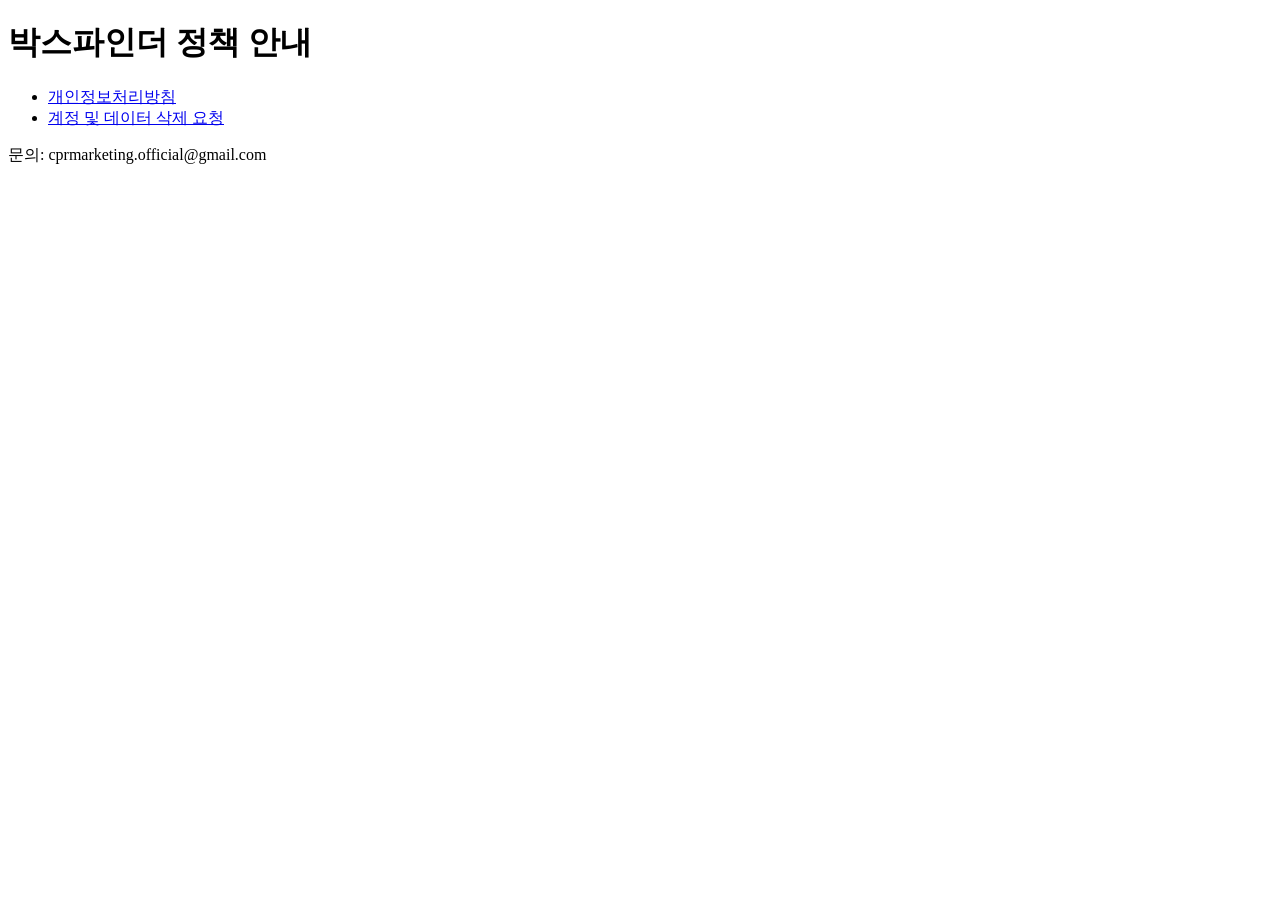
==== index.html @ 1e83bf7a "Add BoxFinder legal pages" ====
<!doctype html>
<html lang="ko">
<head>
  <meta charset="utf-8">
  <meta name="viewport" content="width=device-width, initial-scale=1">
  <title>박스파인더 정책 안내</title>
</head>
<body>
  <main>
    <h1>박스파인더 정책 안내</h1>
    <ul>
      <li><a href="./privacy-policy/">개인정보처리방침</a></li>
      <li><a href="./delete-account/">계정 및 데이터 삭제 요청</a></li>
    </ul>
    <p>문의: cprmarketing.official@gmail.com</p>
  </main>
</body>
</html>
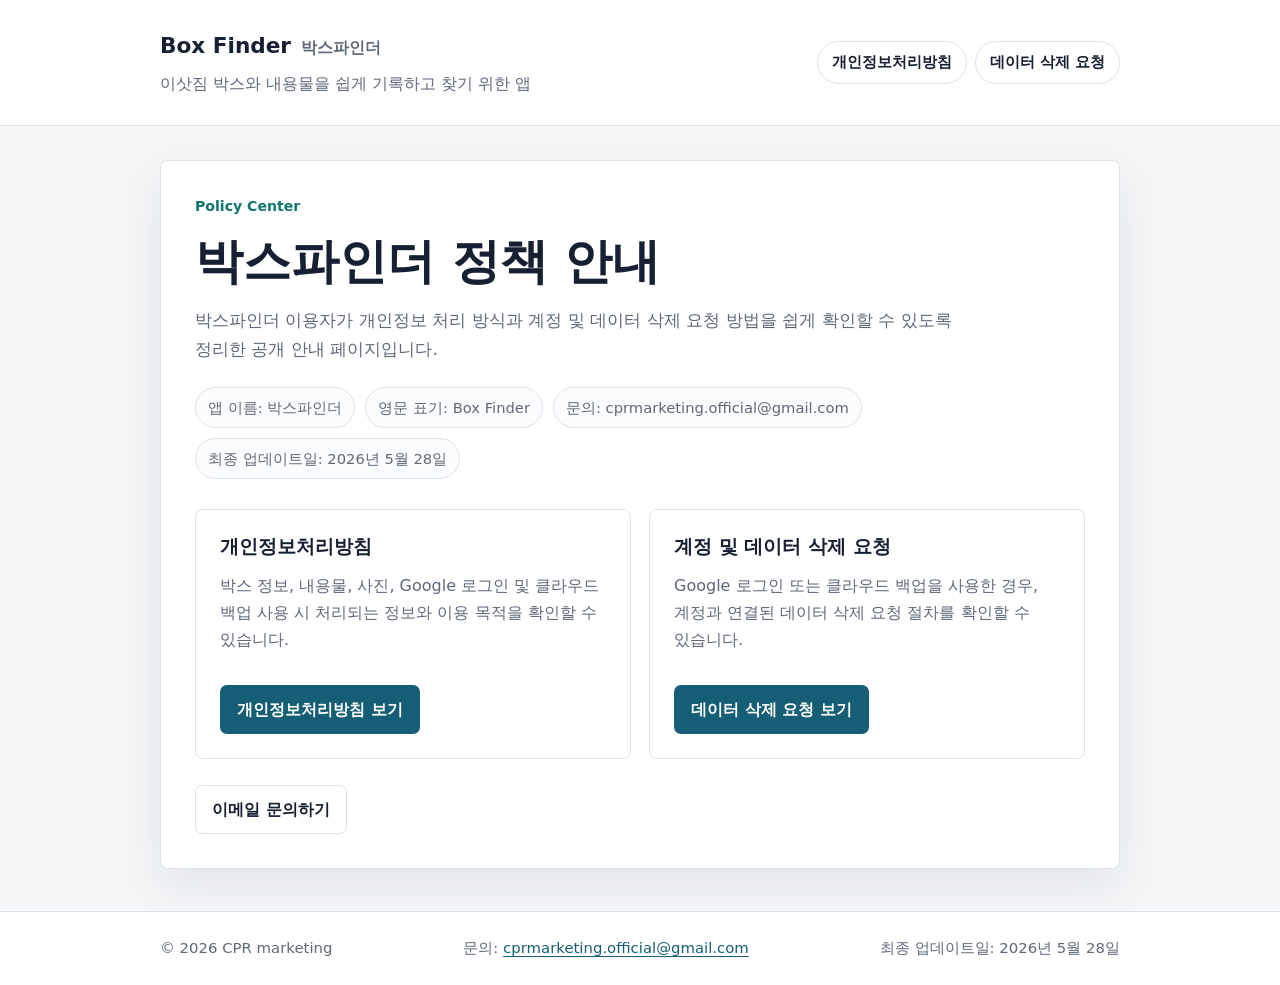
==== commit 39973825: "Improve legal pages design and copy" ====
--- a/index.html
+++ b/index.html
@@ -3,16 +3,82 @@
 <head>
   <meta charset="utf-8">
   <meta name="viewport" content="width=device-width, initial-scale=1">
-  <title>박스파인더 정책 안내</title>
+  <title>박스파인더 정책 안내 | Box Finder</title>
+  <meta name="description" content="박스파인더 개인정보처리방침과 계정 및 데이터 삭제 요청 안내입니다.">
+  <link rel="stylesheet" href="./styles.css">
 </head>
 <body>
-  <main>
-    <h1>박스파인더 정책 안내</h1>
-    <ul>
-      <li><a href="./privacy-policy/">개인정보처리방침</a></li>
-      <li><a href="./delete-account/">계정 및 데이터 삭제 요청</a></li>
-    </ul>
-    <p>문의: cprmarketing.official@gmail.com</p>
+  <a class="skip-link" href="#main-content">본문으로 바로가기</a>
+
+  <header class="site-header">
+    <div class="container header-shell">
+      <div>
+        <a class="brand" href="./" aria-label="박스파인더 정책 안내 홈">
+          <span class="brand-main">Box Finder</span>
+          <span class="brand-sub">박스파인더</span>
+        </a>
+        <p class="tagline">이삿짐 박스와 내용물을 쉽게 기록하고 찾기 위한 앱</p>
+      </div>
+      <nav class="site-nav" aria-label="주요 정책 페이지">
+        <a href="./privacy-policy/">개인정보처리방침</a>
+        <a href="./delete-account/">데이터 삭제 요청</a>
+      </nav>
+    </div>
+  </header>
+
+  <main id="main-content" class="page-main">
+    <div class="container">
+      <section class="panel" aria-labelledby="page-title">
+        <div class="panel-inner">
+          <p class="eyebrow">Policy Center</p>
+          <h1 id="page-title">박스파인더 정책 안내</h1>
+          <p class="lead">
+            박스파인더 이용자가 개인정보 처리 방식과 계정 및 데이터 삭제 요청 방법을 쉽게 확인할 수 있도록 정리한 공개 안내 페이지입니다.
+          </p>
+
+          <ul class="meta-list" aria-label="서비스 정보">
+            <li>앱 이름: 박스파인더</li>
+            <li>영문 표기: Box Finder</li>
+            <li>문의: cprmarketing.official@gmail.com</li>
+            <li>최종 업데이트일: 2026년 5월 28일</li>
+          </ul>
+
+          <div class="resource-grid">
+            <article class="resource-card">
+              <h2>개인정보처리방침</h2>
+              <p>
+                박스 정보, 내용물, 사진, Google 로그인 및 클라우드 백업 사용 시 처리되는 정보와 이용 목적을 확인할 수 있습니다.
+              </p>
+              <div class="button-row">
+                <a class="button" href="./privacy-policy/">개인정보처리방침 보기</a>
+              </div>
+            </article>
+
+            <article class="resource-card">
+              <h2>계정 및 데이터 삭제 요청</h2>
+              <p>
+                Google 로그인 또는 클라우드 백업을 사용한 경우, 계정과 연결된 데이터 삭제 요청 절차를 확인할 수 있습니다.
+              </p>
+              <div class="button-row">
+                <a class="button" href="./delete-account/">데이터 삭제 요청 보기</a>
+              </div>
+            </article>
+          </div>
+
+          <div class="button-row">
+            <a class="button secondary" href="mailto:cprmarketing.official@gmail.com">이메일 문의하기</a>
+          </div>
+        </div>
+      </section>
+    </div>
   </main>
+
+  <footer class="site-footer">
+    <div class="container footer-grid">
+      <p>© 2026 CPR marketing</p>
+      <p>문의: <a href="mailto:cprmarketing.official@gmail.com">cprmarketing.official@gmail.com</a></p>
+      <p>최종 업데이트일: 2026년 5월 28일</p>
+    </div>
+  </footer>
 </body>
-</html>+</html>
--- a/styles.css
+++ b/styles.css
@@ -0,0 +1,504 @@
+:root {
+  color-scheme: light;
+  --bg: #f4f6f8;
+  --surface: #ffffff;
+  --surface-soft: #eef7f6;
+  --text: #172033;
+  --muted: #5e6978;
+  --border: #dbe3ea;
+  --primary: #155e75;
+  --primary-dark: #0f4758;
+  --accent: #0f766e;
+  --shadow: 0 18px 45px rgba(23, 32, 51, 0.08);
+  --radius: 8px;
+}
+
+* {
+  box-sizing: border-box;
+}
+
+html {
+  scroll-behavior: smooth;
+}
+
+body {
+  margin: 0;
+  min-width: 320px;
+  background: var(--bg);
+  color: var(--text);
+  font-family: system-ui, -apple-system, BlinkMacSystemFont, "Segoe UI", sans-serif;
+  font-size: 16px;
+  line-height: 1.7;
+  word-break: keep-all;
+}
+
+a {
+  color: var(--primary);
+  text-decoration-thickness: 0.08em;
+  text-underline-offset: 0.18em;
+}
+
+a:hover,
+a:focus-visible {
+  color: var(--primary-dark);
+}
+
+a:focus-visible {
+  outline: 3px solid rgba(21, 94, 117, 0.24);
+  outline-offset: 3px;
+}
+
+.skip-link {
+  position: absolute;
+  left: 16px;
+  top: 12px;
+  z-index: 10;
+  transform: translateY(-160%);
+  border-radius: 6px;
+  background: var(--text);
+  color: #fff;
+  padding: 8px 12px;
+}
+
+.skip-link:focus {
+  transform: translateY(0);
+}
+
+.container {
+  width: min(100% - 40px, 960px);
+  margin: 0 auto;
+}
+
+.site-header {
+  border-bottom: 1px solid var(--border);
+  background: rgba(255, 255, 255, 0.92);
+}
+
+.header-shell {
+  display: grid;
+  grid-template-columns: 1fr auto;
+  gap: 18px 28px;
+  align-items: center;
+  padding: 28px 0;
+}
+
+.brand {
+  display: inline-flex;
+  align-items: baseline;
+  gap: 10px;
+  color: var(--text);
+  text-decoration: none;
+}
+
+.brand-main {
+  font-size: 1.35rem;
+  font-weight: 800;
+  letter-spacing: 0;
+}
+
+.brand-sub {
+  color: var(--muted);
+  font-size: 0.98rem;
+  font-weight: 700;
+}
+
+.tagline {
+  margin: 6px 0 0;
+  color: var(--muted);
+  font-size: 0.98rem;
+}
+
+.site-nav {
+  display: flex;
+  flex-wrap: wrap;
+  justify-content: flex-end;
+  gap: 8px;
+}
+
+.site-nav a {
+  display: inline-flex;
+  align-items: center;
+  min-height: 40px;
+  border: 1px solid var(--border);
+  border-radius: 999px;
+  padding: 8px 14px;
+  background: #fff;
+  color: var(--text);
+  font-size: 0.94rem;
+  font-weight: 700;
+  text-decoration: none;
+}
+
+.site-nav a[aria-current="page"],
+.site-nav a:hover,
+.site-nav a:focus-visible {
+  border-color: rgba(21, 94, 117, 0.35);
+  background: var(--surface-soft);
+  color: var(--primary-dark);
+}
+
+.page-main {
+  padding: 34px 0 42px;
+}
+
+.panel {
+  border: 1px solid var(--border);
+  border-radius: var(--radius);
+  background: var(--surface);
+  box-shadow: var(--shadow);
+}
+
+.panel-inner {
+  padding: 34px;
+}
+
+.eyebrow {
+  margin: 0 0 10px;
+  color: var(--accent);
+  font-size: 0.88rem;
+  font-weight: 800;
+}
+
+h1,
+h2,
+h3 {
+  margin: 0;
+  color: var(--text);
+  line-height: 1.35;
+  letter-spacing: 0;
+}
+
+h1 {
+  max-width: 780px;
+  font-size: clamp(2rem, 4vw, 3rem);
+}
+
+h2 {
+  margin-top: 36px;
+  padding-top: 28px;
+  border-top: 1px solid var(--border);
+  font-size: 1.45rem;
+}
+
+h3 {
+  font-size: 1.08rem;
+}
+
+p {
+  margin: 12px 0 0;
+}
+
+.lead {
+  max-width: 760px;
+  color: var(--muted);
+  font-size: 1.08rem;
+}
+
+.meta-list {
+  display: flex;
+  flex-wrap: wrap;
+  gap: 10px;
+  margin: 22px 0 0;
+  padding: 0;
+  list-style: none;
+}
+
+.meta-list li {
+  border: 1px solid var(--border);
+  border-radius: 999px;
+  padding: 7px 12px;
+  background: #fbfcfd;
+  color: var(--muted);
+  font-size: 0.92rem;
+}
+
+.summary-box {
+  margin-top: 28px;
+  border: 1px solid rgba(15, 118, 110, 0.26);
+  border-radius: var(--radius);
+  background: var(--surface-soft);
+  padding: 18px 20px;
+}
+
+.summary-box strong {
+  color: var(--accent);
+}
+
+.button-row {
+  display: flex;
+  flex-wrap: wrap;
+  gap: 10px;
+  margin-top: 26px;
+}
+
+.button {
+  display: inline-flex;
+  align-items: center;
+  justify-content: center;
+  min-height: 44px;
+  border: 1px solid transparent;
+  border-radius: 7px;
+  padding: 10px 16px;
+  background: var(--primary);
+  color: #fff;
+  font-weight: 800;
+  text-align: center;
+  text-decoration: none;
+}
+
+.button:hover,
+.button:focus-visible {
+  background: var(--primary-dark);
+  color: #fff;
+}
+
+.button.secondary {
+  border-color: var(--border);
+  background: #fff;
+  color: var(--text);
+}
+
+.button.secondary:hover,
+.button.secondary:focus-visible {
+  border-color: rgba(21, 94, 117, 0.35);
+  background: var(--surface-soft);
+  color: var(--primary-dark);
+}
+
+.resource-grid {
+  display: grid;
+  grid-template-columns: repeat(2, minmax(0, 1fr));
+  gap: 18px;
+  margin-top: 30px;
+}
+
+.resource-card,
+.step-card {
+  border: 1px solid var(--border);
+  border-radius: var(--radius);
+  background: #fff;
+  padding: 24px;
+}
+
+.resource-card {
+  display: flex;
+  min-height: 250px;
+  flex-direction: column;
+}
+
+.resource-card p {
+  color: var(--muted);
+}
+
+.resource-card h2 {
+  margin: 0;
+  padding: 0;
+  border: 0;
+  font-size: 1.2rem;
+}
+
+.resource-card .button-row {
+  margin-top: auto;
+  padding-top: 22px;
+}
+
+.toc {
+  margin-top: 30px;
+  border: 1px solid var(--border);
+  border-radius: var(--radius);
+  background: #fbfcfd;
+  padding: 22px;
+}
+
+.toc h2 {
+  margin: 0 0 12px;
+  padding: 0;
+  border: 0;
+  font-size: 1.08rem;
+}
+
+.toc ol {
+  display: grid;
+  grid-template-columns: repeat(2, minmax(0, 1fr));
+  gap: 8px 24px;
+  margin: 0;
+  padding-left: 20px;
+}
+
+.toc a {
+  font-weight: 700;
+  text-decoration: none;
+}
+
+.content-list,
+.check-list {
+  margin: 14px 0 0;
+  padding-left: 22px;
+}
+
+.content-list li,
+.check-list li {
+  margin-top: 8px;
+}
+
+.info-table {
+  width: 100%;
+  margin-top: 18px;
+  border-collapse: collapse;
+  overflow-wrap: anywhere;
+}
+
+.info-table th,
+.info-table td {
+  border: 1px solid var(--border);
+  padding: 13px 14px;
+  text-align: left;
+  vertical-align: top;
+}
+
+.info-table th {
+  width: 30%;
+  background: #f7fafb;
+  color: var(--text);
+  font-weight: 800;
+}
+
+.steps {
+  display: grid;
+  grid-template-columns: repeat(3, minmax(0, 1fr));
+  gap: 14px;
+  margin: 22px 0 0;
+  padding: 0;
+  list-style: none;
+  counter-reset: step;
+}
+
+.step-card {
+  counter-increment: step;
+}
+
+.step-card::before {
+  display: inline-flex;
+  align-items: center;
+  justify-content: center;
+  width: 34px;
+  height: 34px;
+  margin-bottom: 14px;
+  border-radius: 50%;
+  background: var(--primary);
+  color: #fff;
+  content: counter(step);
+  font-weight: 800;
+}
+
+.mail-template {
+  margin-top: 18px;
+  border: 1px solid var(--border);
+  border-radius: var(--radius);
+  background: #fbfcfd;
+  padding: 18px;
+}
+
+.mail-template dl {
+  display: grid;
+  grid-template-columns: 170px 1fr;
+  gap: 8px 18px;
+  margin: 0;
+}
+
+.mail-template dt {
+  color: var(--muted);
+  font-weight: 800;
+}
+
+.mail-template dd {
+  margin: 0;
+}
+
+.site-footer {
+  border-top: 1px solid var(--border);
+  background: #fff;
+}
+
+.footer-grid {
+  display: flex;
+  flex-wrap: wrap;
+  justify-content: space-between;
+  gap: 10px 22px;
+  padding: 24px 0;
+  color: var(--muted);
+  font-size: 0.93rem;
+}
+
+.footer-grid p {
+  margin: 0;
+}
+
+@media (max-width: 760px) {
+  .container {
+    width: min(100% - 28px, 960px);
+  }
+
+  .header-shell {
+    grid-template-columns: 1fr;
+    padding: 22px 0;
+  }
+
+  .site-nav {
+    justify-content: flex-start;
+  }
+
+  .page-main {
+    padding: 24px 0 32px;
+  }
+
+  .panel-inner {
+    padding: 24px 18px;
+  }
+
+  h1 {
+    font-size: 2rem;
+  }
+
+  h2 {
+    margin-top: 30px;
+    padding-top: 24px;
+    font-size: 1.28rem;
+  }
+
+  .resource-grid,
+  .toc ol,
+  .steps {
+    grid-template-columns: 1fr;
+  }
+
+  .resource-card {
+    min-height: auto;
+  }
+
+  .button {
+    width: 100%;
+  }
+
+  .info-table,
+  .info-table tbody,
+  .info-table tr,
+  .info-table th,
+  .info-table td {
+    display: block;
+    width: 100%;
+  }
+
+  .info-table tr + tr {
+    margin-top: 12px;
+  }
+
+  .info-table th {
+    border-bottom: 0;
+  }
+
+  .mail-template dl {
+    grid-template-columns: 1fr;
+    gap: 4px;
+  }
+}
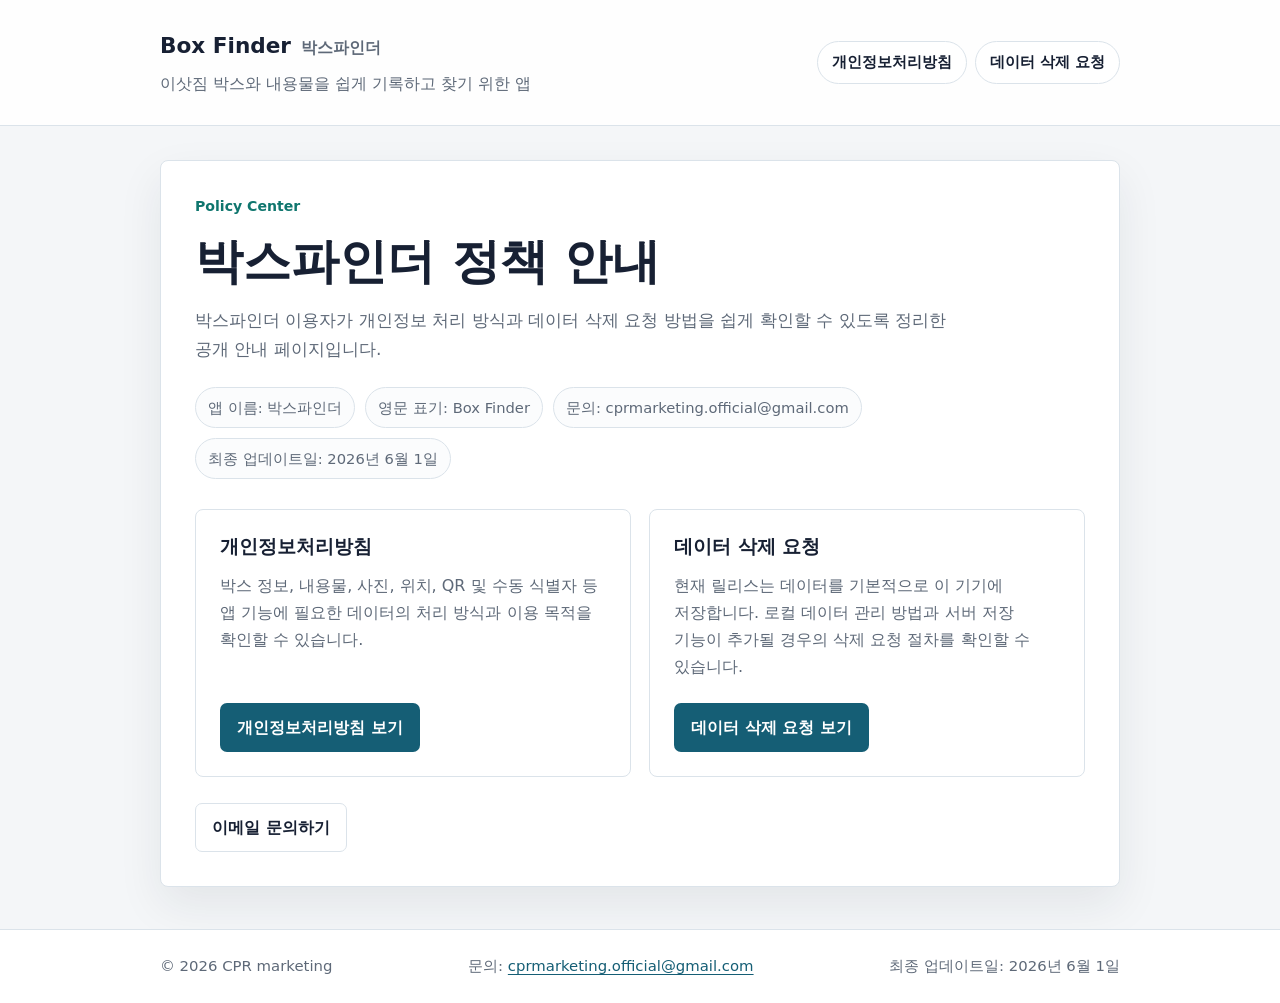
==== commit 2cacaa28: "chore: align legal pages with local-first launch scope" ====
--- a/index.html
+++ b/index.html
@@ -4,7 +4,7 @@
   <meta charset="utf-8">
   <meta name="viewport" content="width=device-width, initial-scale=1">
   <title>박스파인더 정책 안내 | Box Finder</title>
-  <meta name="description" content="박스파인더 개인정보처리방침과 계정 및 데이터 삭제 요청 안내입니다.">
+  <meta name="description" content="박스파인더 개인정보처리방침과 데이터 삭제 요청 안내입니다.">
   <link rel="stylesheet" href="./styles.css">
 </head>
 <body>
@@ -33,21 +33,21 @@
           <p class="eyebrow">Policy Center</p>
           <h1 id="page-title">박스파인더 정책 안내</h1>
           <p class="lead">
-            박스파인더 이용자가 개인정보 처리 방식과 계정 및 데이터 삭제 요청 방법을 쉽게 확인할 수 있도록 정리한 공개 안내 페이지입니다.
+            박스파인더 이용자가 개인정보 처리 방식과 데이터 삭제 요청 방법을 쉽게 확인할 수 있도록 정리한 공개 안내 페이지입니다.
           </p>
 
           <ul class="meta-list" aria-label="서비스 정보">
             <li>앱 이름: 박스파인더</li>
             <li>영문 표기: Box Finder</li>
             <li>문의: cprmarketing.official@gmail.com</li>
-            <li>최종 업데이트일: 2026년 5월 28일</li>
+            <li>최종 업데이트일: 2026년 6월 1일</li>
           </ul>
 
           <div class="resource-grid">
             <article class="resource-card">
               <h2>개인정보처리방침</h2>
               <p>
-                박스 정보, 내용물, 사진, Google 로그인 및 클라우드 백업 사용 시 처리되는 정보와 이용 목적을 확인할 수 있습니다.
+                박스 정보, 내용물, 사진, 위치, QR 및 수동 식별자 등 앱 기능에 필요한 데이터의 처리 방식과 이용 목적을 확인할 수 있습니다.
               </p>
               <div class="button-row">
                 <a class="button" href="./privacy-policy/">개인정보처리방침 보기</a>
@@ -55,9 +55,9 @@
             </article>
 
             <article class="resource-card">
-              <h2>계정 및 데이터 삭제 요청</h2>
+              <h2>데이터 삭제 요청</h2>
               <p>
-                Google 로그인 또는 클라우드 백업을 사용한 경우, 계정과 연결된 데이터 삭제 요청 절차를 확인할 수 있습니다.
+                현재 릴리스는 데이터를 기본적으로 이 기기에 저장합니다. 로컬 데이터 관리 방법과 서버 저장 기능이 추가될 경우의 삭제 요청 절차를 확인할 수 있습니다.
               </p>
               <div class="button-row">
                 <a class="button" href="./delete-account/">데이터 삭제 요청 보기</a>
@@ -77,7 +77,7 @@
     <div class="container footer-grid">
       <p>© 2026 CPR marketing</p>
       <p>문의: <a href="mailto:cprmarketing.official@gmail.com">cprmarketing.official@gmail.com</a></p>
-      <p>최종 업데이트일: 2026년 5월 28일</p>
+      <p>최종 업데이트일: 2026년 6월 1일</p>
     </div>
   </footer>
 </body>
